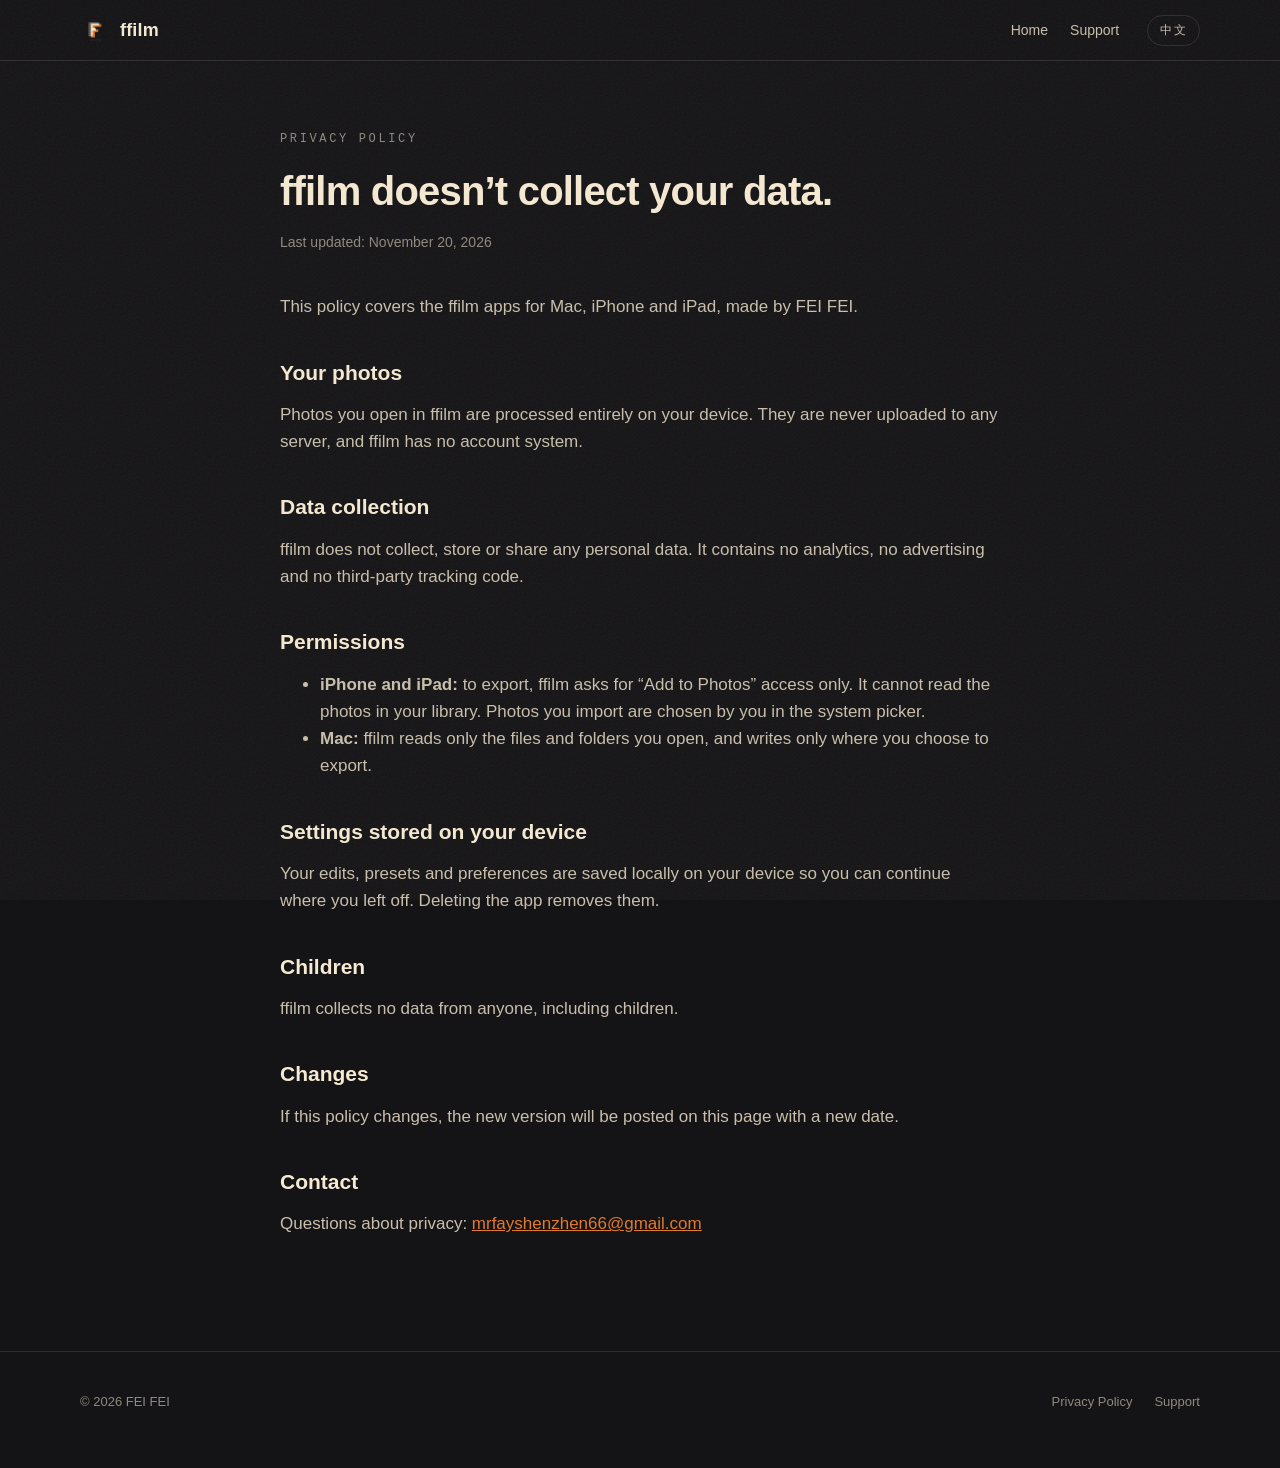
==== privacy.html @ 6cefac36 "[Claude] ffilm 官网首版：首页、隐私政策、支持页（中英双语） Co-Authored-By: Claude Opus 5.5 <noreply@anthropic.com>" ====
<!doctype html>
<html lang="en" data-lang="en">
<head>
<meta charset="utf-8">
<meta name="viewport" content="width=device-width, initial-scale=1">
<title>Privacy Policy — ffilm</title>
<meta name="title-en" content="Privacy Policy — ffilm">
<meta name="title-zh" content="隐私政策 — ffilm">
<meta name="theme-color" content="#141315">
<link rel="icon" href="favicon.png">
<link rel="apple-touch-icon" href="apple-touch-icon.png">
<link rel="stylesheet" href="style.css">
<script src="site.js"></script>
</head>
<body>
<header class="nav">
  <div class="wrap">
    <a class="brand" href="./"><img src="img/icon-512.png" alt="">ffilm</a>
    <nav>
      <a href="./"><span lang="en">Home</span><span lang="zh">首页</span></a>
      <a href="support.html"><span lang="en">Support</span><span lang="zh">支持</span></a>
    </nav>
    <button class="lang" type="button" aria-label="Switch language / 切换语言"><span lang="en">中文</span><span lang="zh">EN</span></button>
  </div>
</header>

<main class="doc">
  <div class="wrap">
    <div class="edge"><span lang="en">Privacy Policy</span><span lang="zh">隐私政策</span></div>

    <div lang="en">
      <h1>ffilm doesn’t collect your data.</h1>
      <div class="updated">Last updated: November 20, 2026</div>
      <p>This policy covers the ffilm apps for Mac, iPhone and iPad, made by FEI FEI.</p>
      <h2>Your photos</h2>
      <p>Photos you open in ffilm are processed entirely on your device. They are never uploaded to any server, and ffilm has no account system.</p>
      <h2>Data collection</h2>
      <p>ffilm does not collect, store or share any personal data. It contains no analytics, no advertising and no third-party tracking code.</p>
      <h2>Permissions</h2>
      <ul>
        <li><b>iPhone and iPad:</b> to export, ffilm asks for “Add to Photos” access only. It cannot read the photos in your library. Photos you import are chosen by you in the system picker.</li>
        <li><b>Mac:</b> ffilm reads only the files and folders you open, and writes only where you choose to export.</li>
      </ul>
      <h2>Settings stored on your device</h2>
      <p>Your edits, presets and preferences are saved locally on your device so you can continue where you left off. Deleting the app removes them.</p>
      <h2>Children</h2>
      <p>ffilm collects no data from anyone, including children.</p>
      <h2>Changes</h2>
      <p>If this policy changes, the new version will be posted on this page with a new date.</p>
      <h2>Contact</h2>
      <p>Questions about privacy: <a href="mailto:mrfayshenzhen66@gmail.com">mrfayshenzhen66@gmail.com</a></p>
    </div>

    <div lang="zh">
      <h1>ffilm 不收集你的数据。</h1>
      <div class="updated">更新日期：2026 年 11 月 20 日</div>
      <p>本政策适用于 FEI FEI 开发的 ffilm（Mac、iPhone 与 iPad 版）。</p>
      <h2>你的照片</h2>
      <p>在 ffilm 中打开的照片全部在你的设备上处理，不会上传到任何服务器。ffilm 没有账号系统。</p>
      <h2>数据收集</h2>
      <p>ffilm 不收集、不存储、不分享任何个人数据，不含统计分析、广告或第三方追踪代码。</p>
      <h2>权限</h2>
      <ul>
        <li><b>iPhone 与 iPad：</b>导出时只申请“添加到相册”权限，读不到你相册里的照片。导入的照片由你在系统选择器中选取。</li>
        <li><b>Mac：</b>ffilm 只读取你打开的文件和文件夹，只写入你选择的导出位置。</li>
      </ul>
      <h2>保存在设备上的设置</h2>
      <p>你的调整、配方和偏好设置保存在本机，方便下次接着用。删除 App 即一并删除。</p>
      <h2>儿童</h2>
      <p>ffilm 不收集任何人的数据，包括儿童。</p>
      <h2>变更</h2>
      <p>本政策如有变更，会在此页面发布新版本并更新日期。</p>
      <h2>联系</h2>
      <p>隐私相关问题：<a href="mailto:mrfayshenzhen66@gmail.com">mrfayshenzhen66@gmail.com</a></p>
    </div>
  </div>
</main>

<footer>
  <div class="wrap">
    <span>© 2026 FEI FEI</span>
    <nav>
      <a href="privacy.html"><span lang="en">Privacy Policy</span><span lang="zh">隐私政策</span></a>
      <a href="support.html"><span lang="en">Support</span><span lang="zh">支持</span></a>
    </nav>
  </div>
</footer>
</body>
</html>
---- style.css ----
/* ffilm 官网 · 配色取自图标 C1 叠曝：炭黑底、奶油白、橙、暖灰 */
:root {
  --ink: #141315;
  --ink-2: #1c1b1e;
  --ink-3: #262428;
  --cream: #f6ead2;
  --cream-dim: #c9bfac;
  --grey: #8f897f;
  --orange: #e07a2c;
  --line: rgba(246, 234, 210, 0.12);
  --mono: ui-monospace, "SF Mono", Menlo, "Roboto Mono", monospace;
  --sans: -apple-system, BlinkMacSystemFont, "SF Pro Text", "PingFang SC", "Hiragino Sans GB", "Microsoft YaHei", "Helvetica Neue", Arial, sans-serif;
  --wrap: 1120px;
}
* { box-sizing: border-box; }
html { -webkit-text-size-adjust: 100%; scroll-behavior: smooth; }
body {
  margin: 0; background: var(--ink); color: var(--cream);
  font: 17px/1.6 var(--sans); -webkit-font-smoothing: antialiased;
}
/* 细颗粒：整页叠一层很淡的噪点，像图标上的胶片颗粒 */
body::before {
  content: ""; position: fixed; inset: 0; pointer-events: none; z-index: 100; opacity: .07;
  background-image: url("data:image/svg+xml,%3Csvg xmlns='http://www.w3.org/2000/svg' width='160' height='160'%3E%3Cfilter id='n'%3E%3CfeTurbulence type='fractalNoise' baseFrequency='.9' numOctaves='2' stitchTiles='stitch'/%3E%3C/filter%3E%3Crect width='100%25' height='100%25' filter='url(%23n)'/%3E%3C/svg%3E");
}
img { display: block; max-width: 100%; }
a { color: inherit; }
.wrap { width: min(var(--wrap), 100% - 48px); margin: 0 auto; }

/* 双语：html[data-lang] 决定显示哪一种 */
html[data-lang="en"] [lang="zh"], html[data-lang="zh"] [lang="en"] { display: none !important; }

/* 片边字：等宽、字距开、暖灰 */
.edge { font: 500 12px/1 var(--mono); letter-spacing: .22em; text-transform: uppercase; color: var(--grey); }
.tri { display: inline-block; width: 0; height: 0; border-style: solid; border-width: 4px 0 4px 7px; border-color: transparent transparent transparent currentColor; margin: 0 .5em; vertical-align: 1px; }

/* 顶栏 */
.nav { position: sticky; top: 0; z-index: 50; backdrop-filter: blur(14px) saturate(1.2); -webkit-backdrop-filter: blur(14px) saturate(1.2); background: rgba(20, 19, 21, .72); border-bottom: 1px solid var(--line); }
.nav .wrap { display: flex; align-items: center; gap: 28px; height: 60px; }
.brand { display: flex; align-items: center; gap: 10px; text-decoration: none; font-weight: 650; letter-spacing: .01em; font-size: 18px; }
.brand img { width: 30px; height: 30px; }
.nav nav { display: flex; gap: 22px; margin-left: auto; font-size: 14px; color: var(--cream-dim); }
.nav nav a { text-decoration: none; }
.nav nav a:hover { color: var(--cream); }
.lang { font: 500 12px var(--mono); letter-spacing: .12em; background: none; border: 1px solid var(--line); color: var(--cream-dim); border-radius: 999px; padding: 6px 12px; cursor: pointer; }
.lang:hover { color: var(--cream); border-color: var(--grey); }

/* 按钮 */
.btn { display: inline-flex; align-items: center; gap: 10px; padding: 13px 22px; border-radius: 12px; font-weight: 600; font-size: 16px; text-decoration: none; transition: transform .15s ease, background .2s ease; }
.btn:active { transform: scale(.98); }
.btn-primary { background: var(--orange); color: #1a0f05; }
.btn-primary:hover { background: #ea8a3e; }
.btn-ghost { border: 1px solid var(--line); color: var(--cream-dim); }
.btn svg { width: 18px; height: 18px; }

/* 首屏 */
.hero { padding: 72px 0 96px; }
.hero .wrap { display: grid; grid-template-columns: 1.05fr .95fr; gap: 64px; align-items: center; }
.hero h1 { font-size: clamp(40px, 5.4vw, 68px); line-height: 1.05; letter-spacing: -.025em; margin: 18px 0 22px; font-weight: 700; }
.hero h1 em { font-style: normal; color: var(--orange); }
.hero p.lead { font-size: 19px; color: var(--cream-dim); max-width: 32em; margin: 0 0 34px; }
.hero .cta { display: flex; flex-wrap: wrap; gap: 12px; align-items: center; }
.hero .meta { margin-top: 18px; font-size: 13px; color: var(--grey); }

/* 对比：同一张照片，左胶片、右修图，分界线可拖 */
.compare { position: relative; aspect-ratio: 880 / 1100; border-radius: 6px; overflow: hidden; background: var(--ink-2); cursor: ew-resize; user-select: none; touch-action: pan-y; box-shadow: 0 40px 80px -30px rgba(0,0,0,.8), 0 0 0 1px var(--line); }
.compare img { position: absolute; inset: 0; width: 100%; height: 100%; object-fit: cover; pointer-events: none; }
.compare .top { clip-path: inset(0 calc(100% - var(--pos, 50%)) 0 0); }
.compare .bar { position: absolute; top: 0; bottom: 0; left: var(--pos, 50%); width: 2px; margin-left: -1px; background: var(--cream); }
.compare .knob { position: absolute; top: 50%; left: 50%; width: 40px; height: 40px; margin: -20px 0 0 -20px; border-radius: 50%; background: var(--cream); box-shadow: 0 4px 16px rgba(0,0,0,.4); display: grid; place-items: center; }
.compare .knob::before, .compare .knob::after { content: ""; position: absolute; top: 50%; margin-top: -5px; border-style: solid; border-width: 5px; }
.compare .knob::before { left: 9px; border-color: transparent var(--ink) transparent transparent; border-left-width: 0; }
.compare .knob::after { right: 9px; border-color: transparent transparent transparent var(--ink); border-right-width: 0; }
.compare .tag { position: absolute; bottom: 14px; padding: 6px 10px; border-radius: 6px; background: rgba(20,19,21,.62); backdrop-filter: blur(8px); -webkit-backdrop-filter: blur(8px); color: var(--cream); }
.compare .tag.l { left: 14px; } .compare .tag.r { right: 14px; }

/* 分节 */
section { padding: 104px 0; border-top: 1px solid var(--line); }
.kicker { display: flex; align-items: center; gap: 12px; margin-bottom: 18px; }
.kicker .num { color: var(--orange); }
h2 { font-size: clamp(30px, 3.6vw, 46px); line-height: 1.12; letter-spacing: -.02em; margin: 0 0 18px; font-weight: 700; max-width: 18em; }
.sub { color: var(--cream-dim); font-size: 18px; max-width: 36em; margin: 0 0 48px; }

/* 胶片条：上下齿孔、片边字 */
.strip { background: #0b0a0b; padding: 30px 0; border-radius: 4px; position: relative; overflow-x: auto; scrollbar-width: none; }
.strip::-webkit-scrollbar { display: none; }
.strip::before, .strip::after { content: ""; position: absolute; left: 0; right: 0; height: 12px; background: repeating-linear-gradient(90deg, transparent 0 14px, #2c2a2d 14px 30px); background-size: auto 100%; -webkit-mask: repeating-linear-gradient(90deg, transparent 0 14px, #000 14px 30px); }
.strip::before { top: 9px; } .strip::after { bottom: 9px; }
.strip .frames { display: flex; gap: 14px; padding: 0 14px; }
.frame { flex: 1 1 0; min-width: 0; }
.frame img { width: 100%; aspect-ratio: 3 / 2; object-fit: cover; border-radius: 2px; }
.frame .edge { display: flex; justify-content: space-between; margin-top: 12px; color: #a7782f; font-size: 11px; }
.film-names { display: grid; grid-template-columns: repeat(5, 1fr); gap: 14px; padding: 0 14px; margin-top: 22px; }
.film-names div { font-size: 15px; color: var(--cream-dim); }
.film-names b { display: block; color: var(--cream); font-weight: 600; }

/* 修图滤镜 */
.looks { display: grid; grid-template-columns: repeat(6, 1fr); gap: 14px; }
.look { margin: 0; }
.look:nth-child(1), .look:nth-child(2) { grid-column: span 3; }
.look:nth-child(n+3) { grid-column: span 2; }
.look img { width: 100%; aspect-ratio: 3 / 2; object-fit: cover; border-radius: 4px; }
.look figcaption { margin-top: 10px; display: flex; justify-content: space-between; align-items: baseline; font-size: 15px; }
.look figcaption .edge { font-size: 11px; }

/* 收尾功能 */
.features { display: grid; grid-template-columns: repeat(4, 1fr); gap: 1px; background: var(--line); border: 1px solid var(--line); border-radius: 8px; overflow: hidden; }
.feature { background: var(--ink); padding: 28px 24px 30px; }
.feature svg { width: 26px; height: 26px; color: var(--orange); margin-bottom: 18px; }
.feature h3 { margin: 0 0 8px; font-size: 17px; }
.feature p { margin: 0; color: var(--cream-dim); font-size: 15px; line-height: 1.55; }

/* 隐私 */
.privacy { display: grid; grid-template-columns: 1fr 1fr; gap: 64px; align-items: center; }
.privacy ul { list-style: none; padding: 0; margin: 0; }
.privacy li { padding: 18px 0; border-bottom: 1px solid var(--line); display: flex; gap: 14px; font-size: 17px; }
.privacy li:first-child { border-top: 1px solid var(--line); }
.privacy li .edge { min-width: 3.2em; padding-top: 4px; color: var(--orange); }

/* 下载 */
.downloads { display: grid; grid-template-columns: 1fr 1fr; gap: 18px; }
.dl { background: var(--ink-2); border: 1px solid var(--line); border-radius: 14px; padding: 32px; display: flex; flex-direction: column; gap: 14px; }
.dl h3 { margin: 0; font-size: 24px; }
.dl > .edge { text-transform: none; letter-spacing: .12em; }
.dl p { margin: 0; color: var(--cream-dim); font-size: 15px; }
.dl .specs { font: 12px/1.9 var(--mono); color: var(--grey); letter-spacing: .04em; }
.dl .btn { align-self: flex-start; margin-top: 6px; }
.dl.soon .btn { pointer-events: none; opacity: .55; }

/* 页脚 */
footer { border-top: 1px solid var(--line); padding: 40px 0 56px; color: var(--grey); font-size: 13px; }
footer .wrap { display: flex; flex-wrap: wrap; gap: 14px 28px; align-items: center; }
footer nav { display: flex; gap: 22px; margin-left: auto; }
footer nav a { text-decoration: none; } footer nav a:hover { color: var(--cream); }
footer .note { flex-basis: 100%; font-size: 12px; opacity: .8; }

/* 文本页（隐私政策、支持） */
.doc { padding: 72px 0 96px; }
.doc .wrap { max-width: 720px; }
.doc h1 { font-size: 40px; letter-spacing: -.02em; margin: 14px 0 8px; }
.doc .updated { color: var(--grey); font-size: 14px; margin-bottom: 40px; }
.doc h2 { font-size: 21px; margin: 40px 0 10px; letter-spacing: 0; }
.doc p, .doc li { color: var(--cream-dim); }
.doc a { color: var(--orange); }
.faq details { border-bottom: 1px solid var(--line); padding: 18px 0; }
.faq summary { cursor: pointer; font-weight: 600; color: var(--cream); list-style: none; }
.faq summary::-webkit-details-marker { display: none; }
.faq summary::after { content: "+"; float: right; color: var(--grey); font-weight: 400; }
.faq details[open] summary::after { content: "–"; }
.faq details p { margin: 12px 0 0; }

/* 进场：滚到再淡入（只淡入，不缩放） */
.reveal { opacity: 0; transition: opacity .9s ease; }
.reveal.in { opacity: 1; }
@media (prefers-reduced-motion: reduce) { .reveal { opacity: 1; transition: none; } html { scroll-behavior: auto; } }

/* 窄屏 */
@media (max-width: 900px) {
  .hero .wrap, .privacy { grid-template-columns: 1fr; gap: 44px; }
  .hero { padding-top: 44px; }
  .compare { max-width: 440px; }
  .features { grid-template-columns: 1fr 1fr; }
  .downloads { grid-template-columns: 1fr; }
  .film-names { display: none; }
  .strip .frames { width: max-content; }
  .frame { flex: none; width: 260px; }
  .looks { grid-template-columns: 1fr 1fr; }
  .look:nth-child(n) { grid-column: span 1; }
  .look:nth-child(1) { grid-column: span 2; }
}
@media (max-width: 640px) {
  .nav nav { display: none; }
  .lang { margin-left: auto; }
  section { padding: 76px 0; }
  .features { grid-template-columns: 1fr; }
  .frame { width: 230px; }
  .edge { letter-spacing: .12em; }
  .wrap { width: calc(100% - 36px); }
}
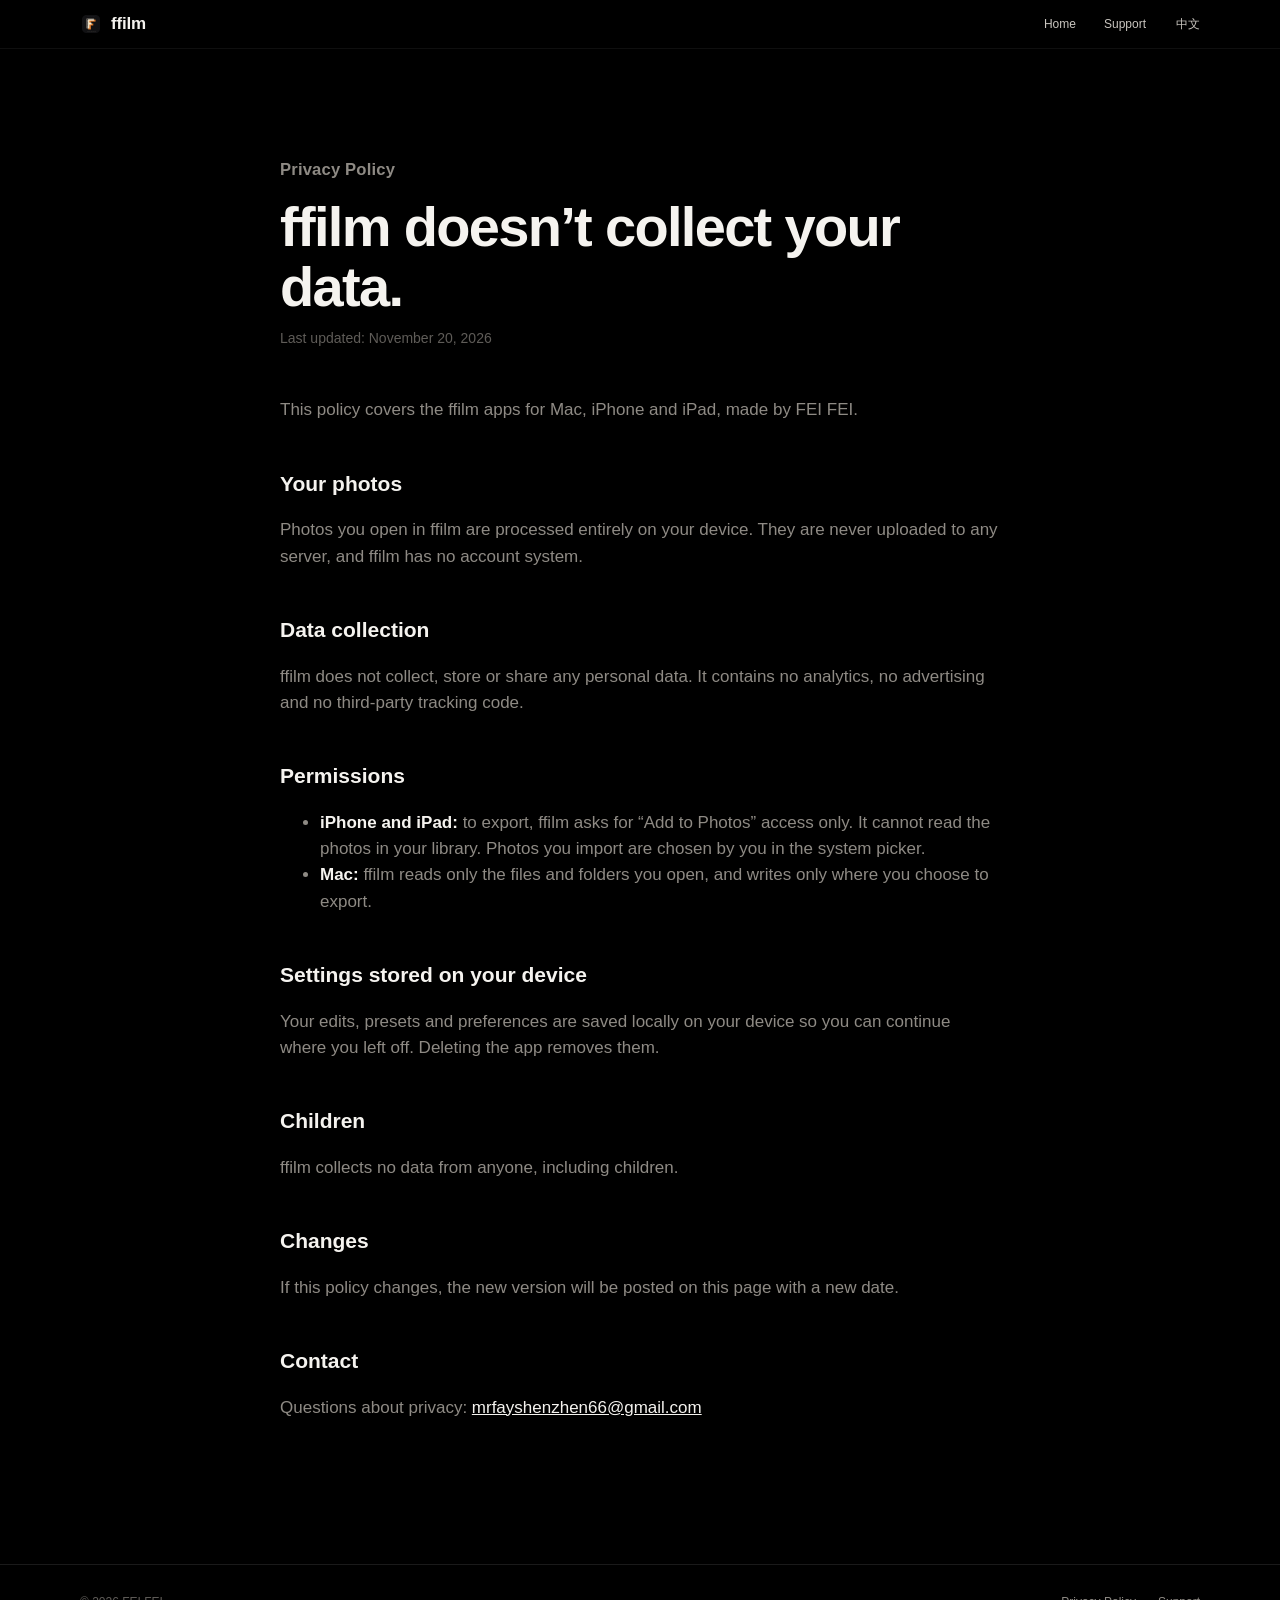
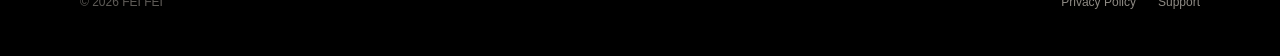
==== commit cb5a26d9: "[Claude] 官网第三版：纯黑底、细字重、克制用色；首屏改为琥珀色底片 → 白相纸显影 → 全屏 → 冲洗成修图；新增 Mac 界面截图（中英各一张，滚动浮起）；收尾、隐私、下载改留白排版 Co-" ====
--- a/privacy.html
+++ b/privacy.html
@@ -6,7 +6,7 @@
 <title>Privacy Policy — ffilm</title>
 <meta name="title-en" content="Privacy Policy — ffilm">
 <meta name="title-zh" content="隐私政策 — ffilm">
-<meta name="theme-color" content="#141315">
+<meta name="theme-color" content="#000000">
 <link rel="icon" href="favicon.png">
 <link rel="apple-touch-icon" href="apple-touch-icon.png">
 <link rel="stylesheet" href="style.css">
@@ -20,13 +20,13 @@
       <a href="./"><span lang="en">Home</span><span lang="zh">首页</span></a>
       <a href="support.html"><span lang="en">Support</span><span lang="zh">支持</span></a>
     </nav>
-    <button class="lang" type="button" aria-label="Switch language / 切换语言"><span lang="en">中文</span><span lang="zh">EN</span></button>
+    <button class="lang" type="button" aria-label="Switch language / 切换语言"><span lang="en">中文</span><span lang="zh">English</span></button>
   </div>
 </header>
 
 <main class="doc">
   <div class="wrap">
-    <div class="edge"><span lang="en">Privacy Policy</span><span lang="zh">隐私政策</span></div>
+    <div class="eyebrow"><span lang="en">Privacy Policy</span><span lang="zh">隐私政策</span></div>
 
     <div lang="en">
       <h1>ffilm doesn’t collect your data.</h1>
--- a/style.css
+++ b/style.css
@@ -1,179 +1,194 @@
-/* ffilm 官网 · 配色取自图标 C1 叠曝：炭黑底、奶油白、橙、暖灰 */
+/* ffilm 官网 · 第三版（11-20）：纯黑底、细字重、克制用色；滚动叙事（底片显影 → 全屏 → 冲洗成修图、逐字点亮、横向胶片条、拼图墙、界面浮起） */
 :root {
-  --ink: #141315;
-  --ink-2: #1c1b1e;
-  --ink-3: #262428;
-  --cream: #f6ead2;
-  --cream-dim: #c9bfac;
-  --grey: #8f897f;
-  --orange: #e07a2c;
-  --line: rgba(246, 234, 210, 0.12);
-  --mono: ui-monospace, "SF Mono", Menlo, "Roboto Mono", monospace;
-  --sans: -apple-system, BlinkMacSystemFont, "SF Pro Text", "PingFang SC", "Hiragino Sans GB", "Microsoft YaHei", "Helvetica Neue", Arial, sans-serif;
+  --bg: #000;
+  --bg-2: #0d0d0e;
+  --text: #f5f3ef;
+  --text-2: #8e8a84;
+  --text-3: #5f5c58;
+  --accent: #e07a2c;
+  --line: rgba(255, 255, 255, 0.1);
+  --mono: ui-monospace, "SF Mono", Menlo, monospace;
+  --sans: -apple-system, BlinkMacSystemFont, "SF Pro Display", "SF Pro Text", "PingFang SC", "Hiragino Sans GB", "Microsoft YaHei", "Helvetica Neue", Arial, sans-serif;
   --wrap: 1120px;
+  --ease: cubic-bezier(.2, .7, .2, 1);
 }
 * { box-sizing: border-box; }
-html { -webkit-text-size-adjust: 100%; scroll-behavior: smooth; }
-body {
-  margin: 0; background: var(--ink); color: var(--cream);
-  font: 17px/1.6 var(--sans); -webkit-font-smoothing: antialiased;
-}
-/* 细颗粒：整页叠一层很淡的噪点，像图标上的胶片颗粒 */
-body::before {
-  content: ""; position: fixed; inset: 0; pointer-events: none; z-index: 100; opacity: .07;
-  background-image: url("data:image/svg+xml,%3Csvg xmlns='http://www.w3.org/2000/svg' width='160' height='160'%3E%3Cfilter id='n'%3E%3CfeTurbulence type='fractalNoise' baseFrequency='.9' numOctaves='2' stitchTiles='stitch'/%3E%3C/filter%3E%3Crect width='100%25' height='100%25' filter='url(%23n)'/%3E%3C/svg%3E");
-}
+html { -webkit-text-size-adjust: 100%; scroll-behavior: smooth; background: var(--bg); }
+body { margin: 0; background: var(--bg); color: var(--text); font: 400 17px/1.55 var(--sans); -webkit-font-smoothing: antialiased; -moz-osx-font-smoothing: grayscale; }
 img { display: block; max-width: 100%; }
 a { color: inherit; }
+::selection { background: rgba(224, 122, 44, .35); }
 .wrap { width: min(var(--wrap), 100% - 48px); margin: 0 auto; }
 
-/* 双语：html[data-lang] 决定显示哪一种 */
+/* 双语 */
 html[data-lang="en"] [lang="zh"], html[data-lang="zh"] [lang="en"] { display: none !important; }
 
-/* 片边字：等宽、字距开、暖灰 */
-.edge { font: 500 12px/1 var(--mono); letter-spacing: .22em; text-transform: uppercase; color: var(--grey); }
-.tri { display: inline-block; width: 0; height: 0; border-style: solid; border-width: 4px 0 4px 7px; border-color: transparent transparent transparent currentColor; margin: 0 .5em; vertical-align: 1px; }
+/* 字 */
+.eyebrow { font-size: clamp(15px, 1.3vw, 19px); font-weight: 600; color: var(--text-2); letter-spacing: .01em; margin: 0 0 14px; }
+.h1 { font-size: clamp(46px, 6.8vw, 108px); line-height: 1.04; font-weight: 600; margin: 0; }
+.h2 { font-size: clamp(38px, 5.4vw, 80px); line-height: 1.05; font-weight: 600; margin: 0; }
+.h3 { font-size: clamp(28px, 3.4vw, 48px); line-height: 1.1; font-weight: 600; margin: 0; }
+html[data-lang="en"] .h1, html[data-lang="en"] .h2, html[data-lang="en"] .h3 { letter-spacing: -.035em; }
+html[data-lang="zh"] .h1, html[data-lang="zh"] .h2, html[data-lang="zh"] .h3 { letter-spacing: -.01em; }
+.lead { font-size: clamp(18px, 1.6vw, 22px); line-height: 1.45; color: var(--text-2); font-weight: 500; margin: 22px 0 0; max-width: 34em; }
+.lead b { color: var(--text); font-weight: 600; }
+/* 渐变白字：上亮下略暗，像相纸上的高光 */
+.sheen { background: linear-gradient(180deg, #fff 20%, #b9b2a7 100%); -webkit-background-clip: text; background-clip: text; color: transparent; }
+.tag { font: 500 11px/1 var(--mono); letter-spacing: .18em; text-transform: uppercase; color: var(--text-2); }
+.center { text-align: center; }
+.br-m { display: none; }
+.center .lead { margin-left: auto; margin-right: auto; }
 
 /* 顶栏 */
-.nav { position: sticky; top: 0; z-index: 50; backdrop-filter: blur(14px) saturate(1.2); -webkit-backdrop-filter: blur(14px) saturate(1.2); background: rgba(20, 19, 21, .72); border-bottom: 1px solid var(--line); }
-.nav .wrap { display: flex; align-items: center; gap: 28px; height: 60px; }
-.brand { display: flex; align-items: center; gap: 10px; text-decoration: none; font-weight: 650; letter-spacing: .01em; font-size: 18px; }
-.brand img { width: 30px; height: 30px; }
-.nav nav { display: flex; gap: 22px; margin-left: auto; font-size: 14px; color: var(--cream-dim); }
-.nav nav a { text-decoration: none; }
-.nav nav a:hover { color: var(--cream); }
-.lang { font: 500 12px var(--mono); letter-spacing: .12em; background: none; border: 1px solid var(--line); color: var(--cream-dim); border-radius: 999px; padding: 6px 12px; cursor: pointer; }
-.lang:hover { color: var(--cream); border-color: var(--grey); }
+.nav { position: sticky; top: 0; z-index: 50; background: rgba(0, 0, 0, .72); backdrop-filter: saturate(1.8) blur(20px); -webkit-backdrop-filter: saturate(1.8) blur(20px); border-bottom: 1px solid rgba(255, 255, 255, .06); }
+.nav .wrap { display: flex; align-items: center; gap: 30px; height: 48px; }
+.brand { display: flex; align-items: center; gap: 9px; text-decoration: none; font-weight: 600; font-size: 17px; letter-spacing: -.01em; }
+.brand img { width: 22px; height: 22px; }
+.nav nav { display: flex; gap: 28px; margin-left: auto; font-size: 12px; color: #c9c5bf; }
+.nav nav a { text-decoration: none; transition: color .2s; } .nav nav a:hover { color: #fff; }
+.lang { font: 500 12px var(--sans); background: none; border: 0; color: #c9c5bf; cursor: pointer; padding: 4px 0; }
+.lang:hover { color: #fff; }
 
-/* 按钮 */
-.btn { display: inline-flex; align-items: center; gap: 10px; padding: 13px 22px; border-radius: 12px; font-weight: 600; font-size: 16px; text-decoration: none; transition: transform .15s ease, background .2s ease; }
-.btn:active { transform: scale(.98); }
-.btn-primary { background: var(--orange); color: #1a0f05; }
-.btn-primary:hover { background: #ea8a3e; }
-.btn-ghost { border: 1px solid var(--line); color: var(--cream-dim); }
-.btn svg { width: 18px; height: 18px; }
+/* ---------- 滚动舞台 ---------- */
+.scene { position: relative; }
+.stage { position: sticky; top: 0; height: 100vh; height: 100svh; overflow: hidden; }
 
-/* 首屏 */
-.hero { padding: 72px 0 96px; }
-.hero .wrap { display: grid; grid-template-columns: 1.05fr .95fr; gap: 64px; align-items: center; }
-.hero h1 { font-size: clamp(40px, 5.4vw, 68px); line-height: 1.05; letter-spacing: -.025em; margin: 18px 0 22px; font-weight: 700; }
-.hero h1 em { font-style: normal; color: var(--orange); }
-.hero p.lead { font-size: 19px; color: var(--cream-dim); max-width: 32em; margin: 0 0 34px; }
-.hero .cta { display: flex; flex-wrap: wrap; gap: 12px; align-items: center; }
-.hero .meta { margin-top: 18px; font-size: 13px; color: var(--grey); }
+/* 第 1 幕：底片显影、放大成全屏，再冲洗成修图 */
+.dev { height: 620vh; }
+.dev-head { position: absolute; left: 0; right: 0; top: 15vh; text-align: center; padding: 0 24px; z-index: 3; will-change: opacity, transform; }
+.dev-head .lead { margin: 16px auto 0; }
+.dev .photo { position: absolute; left: 0; top: 0; transform-origin: 0 0; overflow: hidden; will-change: transform; z-index: 1; }
+.dev .photo img { position: absolute; inset: 0; width: 100%; height: 100%; object-fit: cover; }
+.dev .photo .edit { clip-path: inset(0 0 0 100%); }
+.dev .photo .paper { position: absolute; inset: 0; background: #f2eee6; }   /* 相纸：底片褪去后先是一张白纸，影像再从纸上显出来 */
+.dev .shade { position: absolute; inset: 0; z-index: 2; pointer-events: none; opacity: 0; background: linear-gradient(to top, rgba(0,0,0,.72) 0%, rgba(0,0,0,.12) 40%, rgba(0,0,0,0) 62%); }
+.neg-tag { position: absolute; left: 0; right: 0; z-index: 3; text-align: center; }
+.wipe-line { position: absolute; top: 0; bottom: 0; width: 1px; background: #fff; box-shadow: 0 0 18px 2px rgba(255,255,255,.55); z-index: 3; opacity: 0; }
+.dev-cap { position: absolute; left: 0; right: 0; bottom: 11vh; text-align: center; padding: 0 24px; z-index: 4; opacity: 0; }
+.dev-cap .lead { color: rgba(245, 243, 239, .78); margin-left: auto; margin-right: auto; }
+.dev-label { position: absolute; bottom: 4.5vh; z-index: 4; opacity: 0; color: rgba(255,255,255,.85); }
+.dev-label.l { left: 28px; } .dev-label.r { right: 28px; }
 
-/* 对比：同一张照片，左胶片、右修图，分界线可拖 */
-.compare { position: relative; aspect-ratio: 880 / 1100; border-radius: 6px; overflow: hidden; background: var(--ink-2); cursor: ew-resize; user-select: none; touch-action: pan-y; box-shadow: 0 40px 80px -30px rgba(0,0,0,.8), 0 0 0 1px var(--line); }
-.compare img { position: absolute; inset: 0; width: 100%; height: 100%; object-fit: cover; pointer-events: none; }
-.compare .top { clip-path: inset(0 calc(100% - var(--pos, 50%)) 0 0); }
-.compare .bar { position: absolute; top: 0; bottom: 0; left: var(--pos, 50%); width: 2px; margin-left: -1px; background: var(--cream); }
-.compare .knob { position: absolute; top: 50%; left: 50%; width: 40px; height: 40px; margin: -20px 0 0 -20px; border-radius: 50%; background: var(--cream); box-shadow: 0 4px 16px rgba(0,0,0,.4); display: grid; place-items: center; }
-.compare .knob::before, .compare .knob::after { content: ""; position: absolute; top: 50%; margin-top: -5px; border-style: solid; border-width: 5px; }
-.compare .knob::before { left: 9px; border-color: transparent var(--ink) transparent transparent; border-left-width: 0; }
-.compare .knob::after { right: 9px; border-color: transparent transparent transparent var(--ink); border-right-width: 0; }
-.compare .tag { position: absolute; bottom: 14px; padding: 6px 10px; border-radius: 6px; background: rgba(20,19,21,.62); backdrop-filter: blur(8px); -webkit-backdrop-filter: blur(8px); color: var(--cream); }
-.compare .tag.l { left: 14px; } .compare .tag.r { right: 14px; }
+/* 第 2 幕：逐字点亮（灰 → 白） */
+.statement { height: 260vh; }
+.statement .stage { display: grid; place-items: center; }
+.statement .wrap { max-width: 980px; }
+.lit { font-size: clamp(32px, 4.4vw, 64px); line-height: 1.18; font-weight: 600; margin: 0; }
+html[data-lang="en"] .lit { letter-spacing: -.03em; }
+.lit .w { color: #2b2a29; transition: color .5s var(--ease); }
+.lit .w.on { color: var(--text); }
 
-/* 分节 */
-section { padding: 104px 0; border-top: 1px solid var(--line); }
-.kicker { display: flex; align-items: center; gap: 12px; margin-bottom: 18px; }
-.kicker .num { color: var(--orange); }
-h2 { font-size: clamp(30px, 3.6vw, 46px); line-height: 1.12; letter-spacing: -.02em; margin: 0 0 18px; font-weight: 700; max-width: 18em; }
-.sub { color: var(--cream-dim); font-size: 18px; max-width: 36em; margin: 0 0 48px; }
+/* 第 3 幕：胶片条横向移过 */
+.filmscene .stage { display: flex; flex-direction: column; justify-content: center; gap: 5vh; padding-top: 48px; }
+.track { display: flex; gap: 28px; width: max-content; will-change: transform; }
+.frame { width: min(60vw, 44vh * 1.5); flex: none; margin: 0; }
+.frame img { width: 100%; aspect-ratio: 3 / 2; object-fit: cover; border-radius: 6px; }
+.frame figcaption { display: flex; align-items: baseline; gap: 14px; margin-top: 18px; }
+.frame figcaption b { font-size: clamp(18px, 1.5vw, 22px); font-weight: 600; }
+.frame figcaption span.d { color: var(--text-2); font-size: 15px; }
+.frame figcaption .no { margin-left: auto; color: var(--accent); }
+.scrub { height: 2px; background: rgba(255,255,255,.12); border-radius: 2px; overflow: hidden; }
+.scrub i { display: block; height: 100%; width: 0; background: var(--text); }
 
-/* 胶片条：上下齿孔、片边字 */
-.strip { background: #0b0a0b; padding: 30px 0; border-radius: 4px; position: relative; overflow-x: auto; scrollbar-width: none; }
-.strip::-webkit-scrollbar { display: none; }
-.strip::before, .strip::after { content: ""; position: absolute; left: 0; right: 0; height: 12px; background: repeating-linear-gradient(90deg, transparent 0 14px, #2c2a2d 14px 30px); background-size: auto 100%; -webkit-mask: repeating-linear-gradient(90deg, transparent 0 14px, #000 14px 30px); }
-.strip::before { top: 9px; } .strip::after { bottom: 9px; }
-.strip .frames { display: flex; gap: 14px; padding: 0 14px; }
-.frame { flex: 1 1 0; min-width: 0; }
-.frame img { width: 100%; aspect-ratio: 3 / 2; object-fit: cover; border-radius: 2px; }
-.frame .edge { display: flex; justify-content: space-between; margin-top: 12px; color: #a7782f; font-size: 11px; }
-.film-names { display: grid; grid-template-columns: repeat(5, 1fr); gap: 14px; padding: 0 14px; margin-top: 22px; }
-.film-names div { font-size: 15px; color: var(--cream-dim); }
-.film-names b { display: block; color: var(--cream); font-weight: 600; }
+/* 第 4 幕：全屏一张缩回拼图墙 */
+.mosaic { height: 340vh; }
+.mosaic .stage { display: flex; flex-direction: column; justify-content: center; gap: 4vh; padding-top: 48px; }
+.m-head { opacity: 0; }
+.m-grid { display: grid; grid-template-columns: 1fr 1.55fr 1fr; grid-template-rows: 1fr 1fr; grid-template-areas: "a c b" "d c e"; gap: 12px; height: min(60vh, 620px); }
+.tile { position: relative; margin: 0; border-radius: 14px; overflow: hidden; background: var(--bg-2); }
+.tile img { position: absolute; inset: 0; width: 100%; height: 100%; object-fit: cover; }
+.tile figcaption { position: absolute; left: 16px; bottom: 14px; font-weight: 600; font-size: 14px; color: #fff; text-shadow: 0 1px 14px rgba(0,0,0,.5); opacity: 0; }
+.tile.c { grid-area: c; z-index: 2; will-change: transform; }
+.tile.a { grid-area: a; } .tile.b { grid-area: b; } .tile.d { grid-area: d; } .tile.e { grid-area: e; }
+.tile:not(.c) { opacity: 0; }
+.m-intro { position: absolute; left: 0; right: 0; bottom: 12vh; text-align: center; z-index: 5; padding: 0 24px; text-shadow: 0 2px 40px rgba(0,0,0,.45); }
 
-/* 修图滤镜 */
-.looks { display: grid; grid-template-columns: repeat(6, 1fr); gap: 14px; }
-.look { margin: 0; }
-.look:nth-child(1), .look:nth-child(2) { grid-column: span 3; }
-.look:nth-child(n+3) { grid-column: span 2; }
-.look img { width: 100%; aspect-ratio: 3 / 2; object-fit: cover; border-radius: 4px; }
-.look figcaption { margin-top: 10px; display: flex; justify-content: space-between; align-items: baseline; font-size: 15px; }
-.look figcaption .edge { font-size: 11px; }
+/* 普通分节 */
+.block { padding: 18vh 0; }
+.block + .block { padding-top: 6vh; }
+
+/* 界面：截图随滚动浮起放大 */
+.shot { margin-top: 8vh; perspective: 1600px; }
+.shot .win { border-radius: 14px; overflow: hidden; box-shadow: 0 0 0 1px rgba(255,255,255,.1), 0 60px 140px -30px rgba(0,0,0,.9), 0 30px 60px -30px rgba(224,122,44,.18); transform-origin: 50% 0; will-change: transform; }
+.shot img { width: 100%; height: auto; }
+.facts { display: grid; grid-template-columns: repeat(3, 1fr); gap: 32px; margin-top: 8vh; }
+.facts div { border-top: 1px solid var(--line); padding-top: 18px; color: var(--text-2); font-size: 15px; font-weight: 500; }
+.facts b { display: block; color: var(--text); font-size: 19px; font-weight: 600; margin-bottom: 4px; }
 
 /* 收尾功能 */
-.features { display: grid; grid-template-columns: repeat(4, 1fr); gap: 1px; background: var(--line); border: 1px solid var(--line); border-radius: 8px; overflow: hidden; }
-.feature { background: var(--ink); padding: 28px 24px 30px; }
-.feature svg { width: 26px; height: 26px; color: var(--orange); margin-bottom: 18px; }
-.feature h3 { margin: 0 0 8px; font-size: 17px; }
-.feature p { margin: 0; color: var(--cream-dim); font-size: 15px; line-height: 1.55; }
+.feats { display: grid; grid-template-columns: repeat(4, 1fr); gap: 0; margin-top: 9vh; border-top: 1px solid var(--line); }
+.feat { padding: 30px 28px 0 0; }
+.feat + .feat { padding-left: 28px; border-left: 1px solid var(--line); }
+.feat h3 { margin: 0 0 10px; font-size: 21px; font-weight: 600; }
+.feat p { margin: 0; color: var(--text-2); font-size: 15px; line-height: 1.55; font-weight: 500; }
 
-/* 隐私 */
-.privacy { display: grid; grid-template-columns: 1fr 1fr; gap: 64px; align-items: center; }
-.privacy ul { list-style: none; padding: 0; margin: 0; }
-.privacy li { padding: 18px 0; border-bottom: 1px solid var(--line); display: flex; gap: 14px; font-size: 17px; }
-.privacy li:first-child { border-top: 1px solid var(--line); }
-.privacy li .edge { min-width: 3.2em; padding-top: 4px; color: var(--orange); }
-
-/* 下载 */
-.downloads { display: grid; grid-template-columns: 1fr 1fr; gap: 18px; }
-.dl { background: var(--ink-2); border: 1px solid var(--line); border-radius: 14px; padding: 32px; display: flex; flex-direction: column; gap: 14px; }
-.dl h3 { margin: 0; font-size: 24px; }
-.dl > .edge { text-transform: none; letter-spacing: .12em; }
-.dl p { margin: 0; color: var(--cream-dim); font-size: 15px; }
-.dl .specs { font: 12px/1.9 var(--mono); color: var(--grey); letter-spacing: .04em; }
-.dl .btn { align-self: flex-start; margin-top: 6px; }
-.dl.soon .btn { pointer-events: none; opacity: .55; }
+/* 隐私、下载 */
+.huge { font-size: clamp(56px, 10vw, 160px); line-height: .98; font-weight: 600; margin: 0; }
+html[data-lang="en"] .huge { letter-spacing: -.045em; }
+.platforms { display: flex; justify-content: center; gap: 48px; margin-top: 7vh; flex-wrap: wrap; }
+.platforms div { text-align: center; min-width: 200px; }
+.platforms b { display: block; font-size: 21px; font-weight: 600; }
+.platforms span { color: var(--text-2); font-size: 15px; font-weight: 500; }
 
 /* 页脚 */
-footer { border-top: 1px solid var(--line); padding: 40px 0 56px; color: var(--grey); font-size: 13px; }
-footer .wrap { display: flex; flex-wrap: wrap; gap: 14px 28px; align-items: center; }
+footer { border-top: 1px solid var(--line); padding: 28px 0 44px; color: var(--text-3); font-size: 12px; }
+footer .wrap { display: flex; flex-wrap: wrap; gap: 12px 28px; align-items: center; }
 footer nav { display: flex; gap: 22px; margin-left: auto; }
-footer nav a { text-decoration: none; } footer nav a:hover { color: var(--cream); }
-footer .note { flex-basis: 100%; font-size: 12px; opacity: .8; }
+footer nav a { text-decoration: none; color: var(--text-2); } footer nav a:hover { color: var(--text); }
+footer .note { flex-basis: 100%; line-height: 1.6; }
 
 /* 文本页（隐私政策、支持） */
-.doc { padding: 72px 0 96px; }
+.doc { padding: 12vh 0 14vh; }
 .doc .wrap { max-width: 720px; }
-.doc h1 { font-size: 40px; letter-spacing: -.02em; margin: 14px 0 8px; }
-.doc .updated { color: var(--grey); font-size: 14px; margin-bottom: 40px; }
-.doc h2 { font-size: 21px; margin: 40px 0 10px; letter-spacing: 0; }
-.doc p, .doc li { color: var(--cream-dim); }
-.doc a { color: var(--orange); }
-.faq details { border-bottom: 1px solid var(--line); padding: 18px 0; }
-.faq summary { cursor: pointer; font-weight: 600; color: var(--cream); list-style: none; }
+.doc h1 { font-size: clamp(36px, 4.6vw, 56px); line-height: 1.08; font-weight: 600; margin: 12px 0 10px; }
+html[data-lang="en"] .doc h1 { letter-spacing: -.03em; }
+.doc .updated { color: var(--text-3); font-size: 14px; margin-bottom: 48px; }
+.doc h2 { font-size: 21px; font-weight: 600; margin: 44px 0 10px; }
+.doc p, .doc li { color: var(--text-2); font-weight: 500; }
+.doc b { color: var(--text); }
+.doc a { color: var(--text); }
+.faq { margin-top: 12px; border-top: 1px solid var(--line); }
+.faq details { border-bottom: 1px solid var(--line); padding: 20px 0; }
+.faq summary { cursor: pointer; font-weight: 600; color: var(--text); list-style: none; font-size: 18px; }
 .faq summary::-webkit-details-marker { display: none; }
-.faq summary::after { content: "+"; float: right; color: var(--grey); font-weight: 400; }
+.faq summary::after { content: "+"; float: right; color: var(--text-2); font-weight: 400; }
 .faq details[open] summary::after { content: "–"; }
 .faq details p { margin: 12px 0 0; }
 
-/* 进场：滚到再淡入（只淡入，不缩放） */
-.reveal { opacity: 0; transition: opacity .9s ease; }
-.reveal.in { opacity: 1; }
-@media (prefers-reduced-motion: reduce) { .reveal { opacity: 1; transition: none; } html { scroll-behavior: auto; } }
+/* 进场：淡入并轻轻上浮 */
+.reveal { opacity: 0; transform: translateY(32px); transition: opacity 1.2s var(--ease), transform 1.2s var(--ease); }
+.reveal.in { opacity: 1; transform: none; }
+
+/* 减少动态效果：舞台不吸顶，直接显示最终画面 */
+html.still .scene { height: auto !important; }
+html.still .stage { position: relative; height: auto; min-height: 100vh; overflow: visible; }
+html.still .dev .stage { height: 100vh; }
+html.still .filmscene .stage { overflow-x: auto; }
+html.still .reveal { opacity: 1; transform: none; transition: none; }
+@media (prefers-reduced-motion: reduce) { html { scroll-behavior: auto; } }
 
 /* 窄屏 */
 @media (max-width: 900px) {
-  .hero .wrap, .privacy { grid-template-columns: 1fr; gap: 44px; }
-  .hero { padding-top: 44px; }
-  .compare { max-width: 440px; }
-  .features { grid-template-columns: 1fr 1fr; }
-  .downloads { grid-template-columns: 1fr; }
-  .film-names { display: none; }
-  .strip .frames { width: max-content; }
-  .frame { flex: none; width: 260px; }
-  .looks { grid-template-columns: 1fr 1fr; }
-  .look:nth-child(n) { grid-column: span 1; }
-  .look:nth-child(1) { grid-column: span 2; }
+  .feats { grid-template-columns: 1fr 1fr; }
+  .feat:nth-child(3) { border-left: 0; padding-left: 0; }
+  .feat { padding-bottom: 28px; }
+  .m-grid { grid-template-columns: 1fr 1fr; grid-template-rows: 1.25fr 1fr 1fr; grid-template-areas: "c c" "a b" "d e"; height: min(66vh, 720px); }
+  .facts { grid-template-columns: 1fr; gap: 0; }
+  .facts div { padding: 16px 0; }
 }
 @media (max-width: 640px) {
+  .br-m { display: inline; }
   .nav nav { display: none; }
   .lang { margin-left: auto; }
-  section { padding: 76px 0; }
-  .features { grid-template-columns: 1fr; }
-  .frame { width: 230px; }
-  .edge { letter-spacing: .12em; }
-  .wrap { width: calc(100% - 36px); }
+  .wrap { width: calc(100% - 40px); }
+  .feats { grid-template-columns: 1fr; }
+  .feat, .feat + .feat { padding: 22px 0; border-left: 0; }
+  .feat + .feat { border-top: 1px solid var(--line); }
+  .frame { width: 80vw; }
+  .frame figcaption span.d { display: none; }
+  .dev-cap { bottom: 13vh; }
+  .dev-label.l { left: 18px; } .dev-label.r { right: 18px; }
+  .m-grid { height: min(60vh, 640px); }
+  .block { padding: 14vh 0; }
+  .shot .win { border-radius: 8px; }
 }
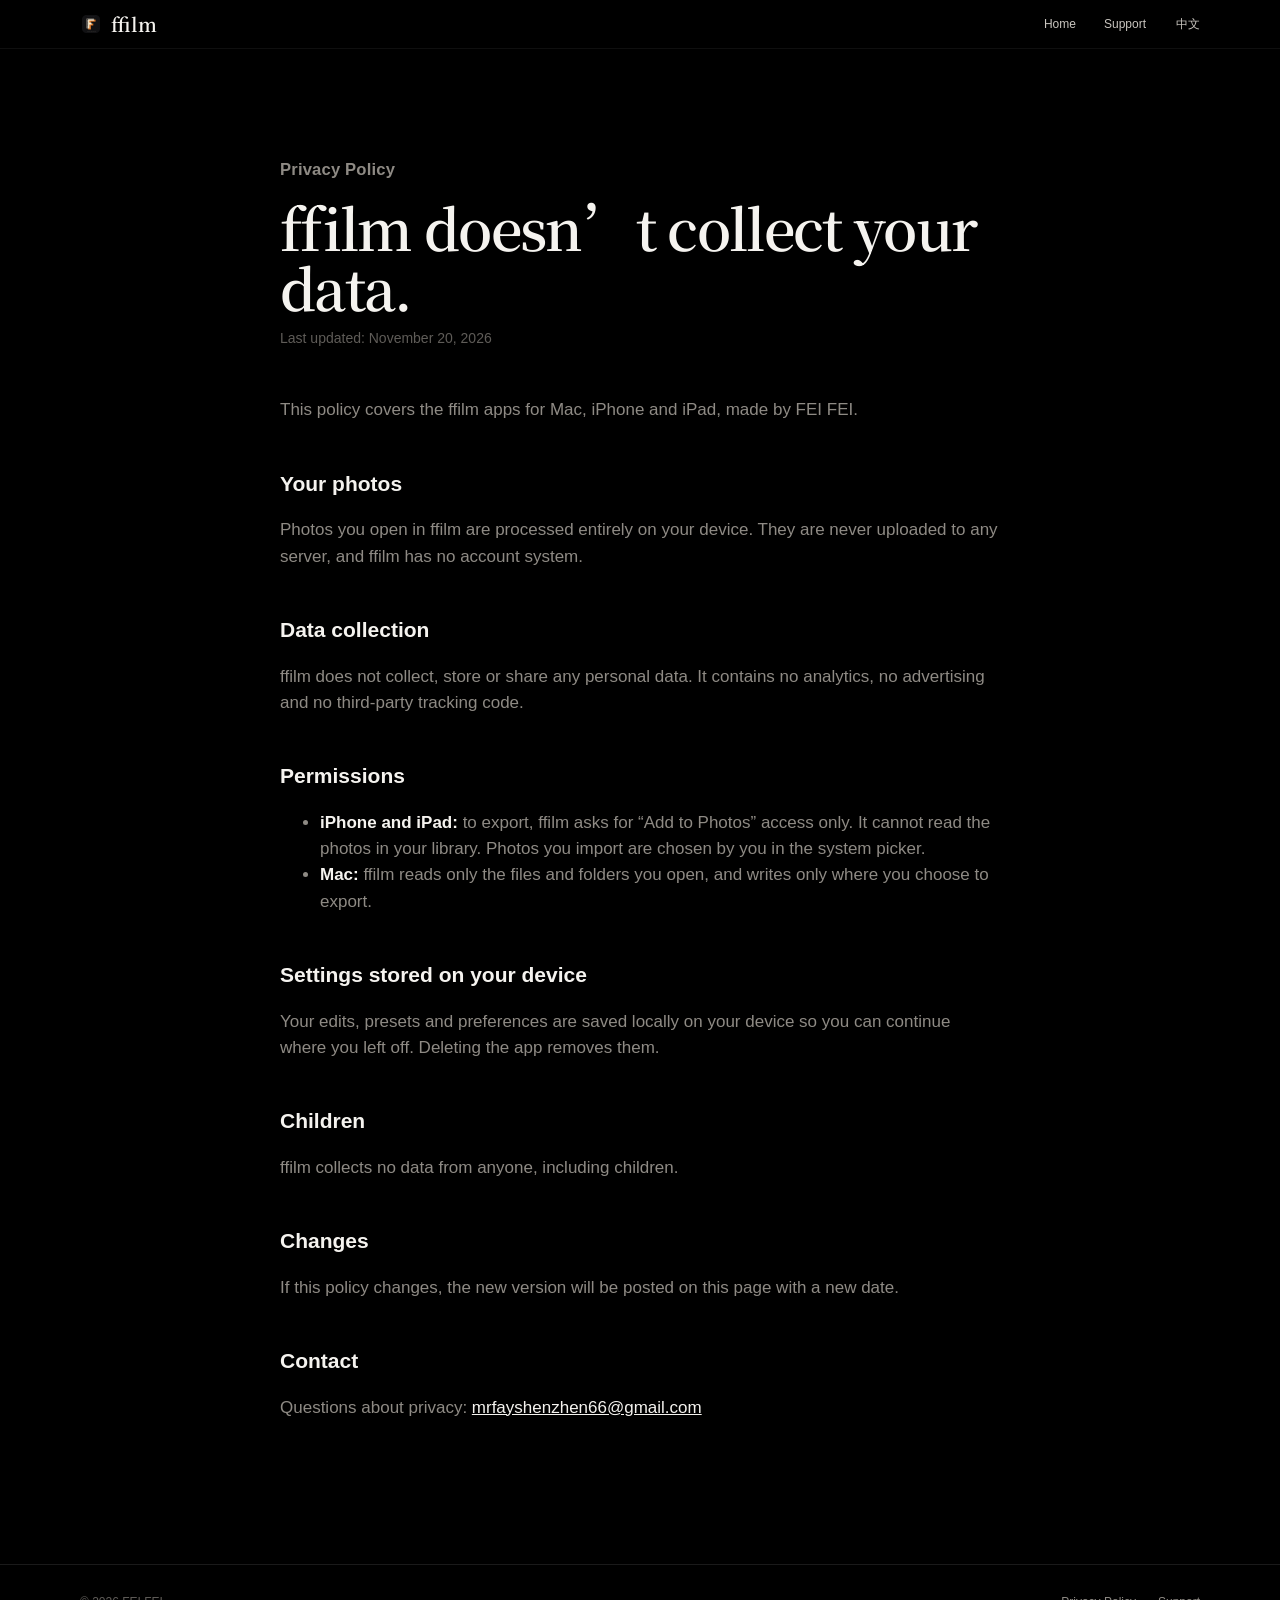
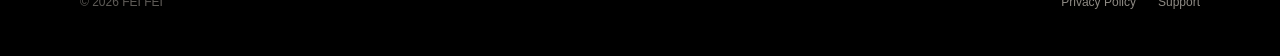
==== commit 877d4fef: "[Claude] 官网：标题与字标改用衬线（思源宋体 600 子集，OFL，fonts/make-font.py 可重生成）；首屏放 App 图标、下载区放大图标与大字标；修观片台通栏卡片偏左（.ca" ====
--- a/privacy.html
+++ b/privacy.html
@@ -15,7 +15,7 @@
 <body>
 <header class="nav">
   <div class="wrap">
-    <a class="brand" href="./"><img src="img/icon-512.png" alt="">ffilm</a>
+    <a class="brand" href="./"><img src="img/icon-512.png" alt=""><span class="wm">ffilm</span></a>
     <nav>
       <a href="./"><span lang="en">Home</span><span lang="zh">首页</span></a>
       <a href="support.html"><span lang="en">Support</span><span lang="zh">支持</span></a>
--- a/style.css
+++ b/style.css
@@ -1,5 +1,7 @@
 /* ffilm 官网 · 第三版（11-20）：纯黑底、细字重、克制用色；滚动叙事（底片显影 → 全屏 → 冲洗成修图、逐字点亮、横向胶片条、拼图墙、界面浮起） */
+@font-face { font-family: "ffilm Serif"; src: url("fonts/ffilm-serif-600.woff2") format("woff2"); font-weight: 600; font-style: normal; font-display: swap; }
 :root {
+  --serif: "ffilm Serif", "Songti SC", "Noto Serif SC", Georgia, serif;
   --bg: #000;
   --bg-2: #0d0d0e;
   --text: #f5f3ef;
@@ -25,11 +27,24 @@
 
 /* 字 */
 .eyebrow { font-size: clamp(15px, 1.3vw, 19px); font-weight: 600; color: var(--text-2); letter-spacing: .01em; margin: 0 0 14px; }
-.h1 { font-size: clamp(46px, 6.8vw, 108px); line-height: 1.04; font-weight: 600; margin: 0; }
+.h1 { font-size: clamp(42px, 6vw, 92px); line-height: 1.08; font-weight: 600; margin: 0; }
 .h2 { font-size: clamp(38px, 5.4vw, 80px); line-height: 1.05; font-weight: 600; margin: 0; }
 .h3 { font-size: clamp(28px, 3.4vw, 48px); line-height: 1.1; font-weight: 600; margin: 0; }
-html[data-lang="en"] .h1, html[data-lang="en"] .h2, html[data-lang="en"] .h3 { letter-spacing: -.035em; }
-html[data-lang="zh"] .h1, html[data-lang="zh"] .h2, html[data-lang="zh"] .h3 { letter-spacing: -.01em; }
+/* 标题用衬线（思源宋体子集 ffilm Serif）：有印刷品、暗房的质感；正文仍用苹方 */
+.h1, .h2, .h3, .huge, .lit, .hl-cap, .stats .n, .wm, .doc h1 { font-family: var(--serif); font-weight: 600; }
+html[data-lang="en"] .h1, html[data-lang="en"] .h2, html[data-lang="en"] .h3, html[data-lang="en"] .huge, html[data-lang="en"] .lit, html[data-lang="en"] .hl-cap { letter-spacing: -.015em; }
+html[data-lang="zh"] .h1, html[data-lang="zh"] .h2, html[data-lang="zh"] .h3, html[data-lang="zh"] .huge, html[data-lang="zh"] .lit, html[data-lang="zh"] .hl-cap { letter-spacing: .02em; }
+.stats .n { letter-spacing: -.01em !important; }
+/* 字标：衬线小写 ffilm，ffi 连写 */
+.wm { font-feature-settings: "liga" 1; letter-spacing: -.01em; }
+.brand .wm { font-size: 19px; }
+/* 首屏图标 */
+.hero-icon { width: clamp(84px, 8.4vw, 128px); height: auto; margin: 0 auto 10px; filter: drop-shadow(0 18px 40px rgba(224,122,44,.22)); }
+/* 下载区：大图标 + 大字标 */
+.app-mark { display: flex; flex-direction: column; align-items: center; gap: 6px; margin-bottom: 4vh; }
+.app-mark img { width: clamp(150px, 16vw, 236px); height: auto; filter: drop-shadow(0 40px 80px rgba(224,122,44,.28)) drop-shadow(0 10px 30px rgba(0,0,0,.6)); }
+.app-mark .wm { font-size: clamp(48px, 5.6vw, 84px); line-height: 1; margin: 0; }
+.app-mark .ver { color: var(--text-2); font-weight: 500; font-size: 15px; margin: 8px 0 0; }
 .lead { font-size: clamp(18px, 1.6vw, 22px); line-height: 1.45; color: var(--text-2); font-weight: 500; margin: 22px 0 0; max-width: 34em; }
 .lead b { color: var(--text); font-weight: 600; }
 /* 渐变白字：上亮下略暗，像相纸上的高光 */
@@ -74,7 +89,6 @@
 .statement .stage { display: grid; place-items: center; }
 .statement .wrap { max-width: 980px; }
 .lit { font-size: clamp(32px, 4.4vw, 64px); line-height: 1.18; font-weight: 600; margin: 0; }
-html[data-lang="en"] .lit { letter-spacing: -.03em; }
 .lit .w { color: #2b2a29; transition: color .5s var(--ease); }
 .lit .w.on { color: var(--text); }
 
@@ -124,11 +138,66 @@
 
 /* 隐私、下载 */
 .huge { font-size: clamp(56px, 10vw, 160px); line-height: .98; font-weight: 600; margin: 0; }
-html[data-lang="en"] .huge { letter-spacing: -.045em; }
 .platforms { display: flex; justify-content: center; gap: 48px; margin-top: 7vh; flex-wrap: wrap; }
 .platforms div { text-align: center; min-width: 200px; }
 .platforms b { display: block; font-size: 21px; font-weight: 600; }
 .platforms span { color: var(--text-2); font-size: 15px; font-weight: 500; }
+
+/* ---------- 第四版（11-20）：亮点轮播、讲解分栏、大数字、功能小条目、界面分页、图片卡片 ---------- */
+.eyebrow.accent { color: var(--accent); }
+.cols { display: grid; grid-template-columns: 1fr 1fr; gap: 48px; margin-top: 7vh; }
+.cols .lead { margin: 0; max-width: none; font-size: clamp(17px, 1.4vw, 20px); }
+.stats { display: grid; grid-template-columns: repeat(4, 1fr); gap: 32px; margin-top: 9vh; }
+.stats > div { border-top: 1px solid var(--line); padding-top: 20px; display: flex; flex-direction: column; gap: 6px; color: var(--text-2); font-weight: 500; font-size: 15px; }
+.stats .n { font-size: clamp(40px, 4.6vw, 68px); line-height: 1; font-weight: 600; color: var(--text); letter-spacing: -.03em; }
+.stats.big { margin-top: 10vh; }
+.grid-feats { display: grid; grid-template-columns: repeat(4, 1fr); gap: 40px 36px; margin-top: 6vh; }
+.grid-feats > div { color: var(--text-2); font-size: 16px; line-height: 1.5; font-weight: 500; }
+.grid-feats b { color: var(--text); font-weight: 600; margin-right: 4px; }
+.grid-feats.four { margin-top: 9vh; padding-top: 34px; border-top: 1px solid var(--line); }
+
+/* 亮点：横向大卡片，自动播放 */
+.highlights { padding-bottom: 12vh; }
+.hl-head { margin-bottom: 5vh; }
+.hl-track { display: flex; gap: 22px; overflow-x: auto; scroll-snap-type: x mandatory; scroll-behavior: smooth; scrollbar-width: none; padding: 0 max(24px, calc((100vw - var(--wrap)) / 2)); scroll-padding: 0 max(24px, calc((100vw - var(--wrap)) / 2)); outline: none; }
+.hl-track::-webkit-scrollbar { display: none; }
+.hl-card { flex: none; width: min(var(--wrap), 88vw); height: min(72vh, 700px); border-radius: 28px; background: #101011; position: relative; overflow: hidden; scroll-snap-align: start; }
+.hl-cap { position: absolute; left: 0; right: 0; top: 0; z-index: 2; margin: 0; padding: 44px 40px 90px; text-align: center; font-size: clamp(20px, 2vw, 28px); line-height: 1.25; font-weight: 600; background: linear-gradient(rgba(0,0,0,.78) 0%, rgba(0,0,0,.45) 55%, rgba(0,0,0,0) 100%); }
+html[data-lang="en"] .hl-cap { letter-spacing: -.02em; }
+.hl-card img.cover { position: absolute; inset: 0; width: 100%; height: 100%; object-fit: cover; }
+.hl-card.ui { background: radial-gradient(120% 90% at 50% 100%, #1c1a18 0%, #0b0b0c 70%); }
+.hl-card.ui .hl-cap { background: none; }
+.hl-card.ui img { position: absolute; left: 50%; bottom: 0; height: calc(100% - 150px); width: auto; max-width: 92%; object-fit: cover; object-position: left top; transform: translateX(-50%); border-radius: 12px 12px 0 0; box-shadow: 0 0 0 1px rgba(255,255,255,.08), 0 -20px 80px rgba(0,0,0,.6); }
+.hl-ctrl { display: flex; justify-content: center; align-items: center; gap: 14px; margin-top: 28px; }
+.dots { display: flex; gap: 10px; align-items: center; padding: 12px 18px; border-radius: 999px; background: rgba(255,255,255,.08); }
+.dots button { width: 8px; height: 8px; border-radius: 99px; border: 0; padding: 0; background: rgba(255,255,255,.35); cursor: pointer; transition: width .4s var(--ease), background .4s; position: relative; overflow: hidden; }
+.dots button.on { width: 44px; background: rgba(255,255,255,.25); }
+.dots button.on i { position: absolute; left: 0; top: 0; bottom: 0; width: 0; background: #fff; border-radius: 99px; }
+.dots button.on.run i { animation: dotfill var(--hl-ms, 5000ms) linear forwards; }
+@keyframes dotfill { to { width: 100%; } }
+.play { width: 36px; height: 36px; border-radius: 50%; border: 0; background: rgba(255,255,255,.08); cursor: pointer; display: grid; place-items: center; }
+.play i { width: 10px; height: 12px; border-left: 3px solid #fff; border-right: 3px solid #fff; }
+.play.paused i { width: 0; height: 0; border-style: solid; border-width: 6px 0 6px 10px; border-color: transparent transparent transparent #fff; margin-left: 3px; }
+
+/* Mac 界面：分页细看 */
+.views { position: relative; }
+.view { position: absolute; inset: 0; opacity: 0; transition: opacity .6s var(--ease); }
+.view.on { position: relative; opacity: 1; }
+.view img { width: 100%; height: auto; }
+.tabs { display: grid; grid-template-columns: repeat(4, 1fr); gap: 10px; margin-top: 4vh; }
+.tabs button { text-align: left; background: none; border: 0; border-top: 2px solid rgba(255,255,255,.12); padding: 16px 4px 0 0; color: var(--text-2); font: 500 15px/1.45 var(--sans); cursor: pointer; transition: border-color .3s, color .3s; }
+.tabs button b { display: block; color: var(--text-2); font-size: 17px; font-weight: 600; margin-bottom: 4px; transition: color .3s; }
+.tabs button:hover b, .tabs button.on b { color: var(--text); }
+.tabs button.on { border-top-color: var(--text); color: var(--text-2); }
+
+/* 图片卡片 */
+.cards2 { display: grid; grid-template-columns: 1fr 1fr; gap: 22px; margin-top: 7vh; }
+.card { margin: 0; }
+.card-img { border-radius: 22px; overflow: hidden; background: #101011; box-shadow: 0 0 0 1px rgba(255,255,255,.07); }
+.card-img img { width: 100%; height: auto; }
+.card figcaption, .card .cap { margin: 18px 4px 0; color: var(--text-2); font-size: 16px; line-height: 1.5; font-weight: 500; max-width: 40em; }
+.card figcaption b, .card .cap b { color: var(--text); font-weight: 600; }
+.card.wide { margin: 5vh auto 0; }
 
 /* 页脚 */
 footer { border-top: 1px solid var(--line); padding: 28px 0 44px; color: var(--text-3); font-size: 12px; }
@@ -169,6 +238,9 @@
 
 /* 窄屏 */
 @media (max-width: 900px) {
+  .cols, .cards2 { grid-template-columns: 1fr; }
+  .stats, .grid-feats, .tabs { grid-template-columns: 1fr 1fr; }
+  .hl-card { height: min(64vh, 560px); }
   .feats { grid-template-columns: 1fr 1fr; }
   .feat:nth-child(3) { border-left: 0; padding-left: 0; }
   .feat { padding-bottom: 28px; }
@@ -177,6 +249,12 @@
   .facts div { padding: 16px 0; }
 }
 @media (max-width: 640px) {
+  .grid-feats { grid-template-columns: 1fr; gap: 22px; }
+  .hl-cap { padding: 30px 22px 70px; }
+  .hl-card { border-radius: 20px; }
+  .hl-card.ui img { width: 94%; }
+  .tabs button > span { display: none; }
+  .tabs button b { font-size: 14px; }
   .br-m { display: inline; }
   .nav nav { display: none; }
   .lang { margin-left: auto; }
